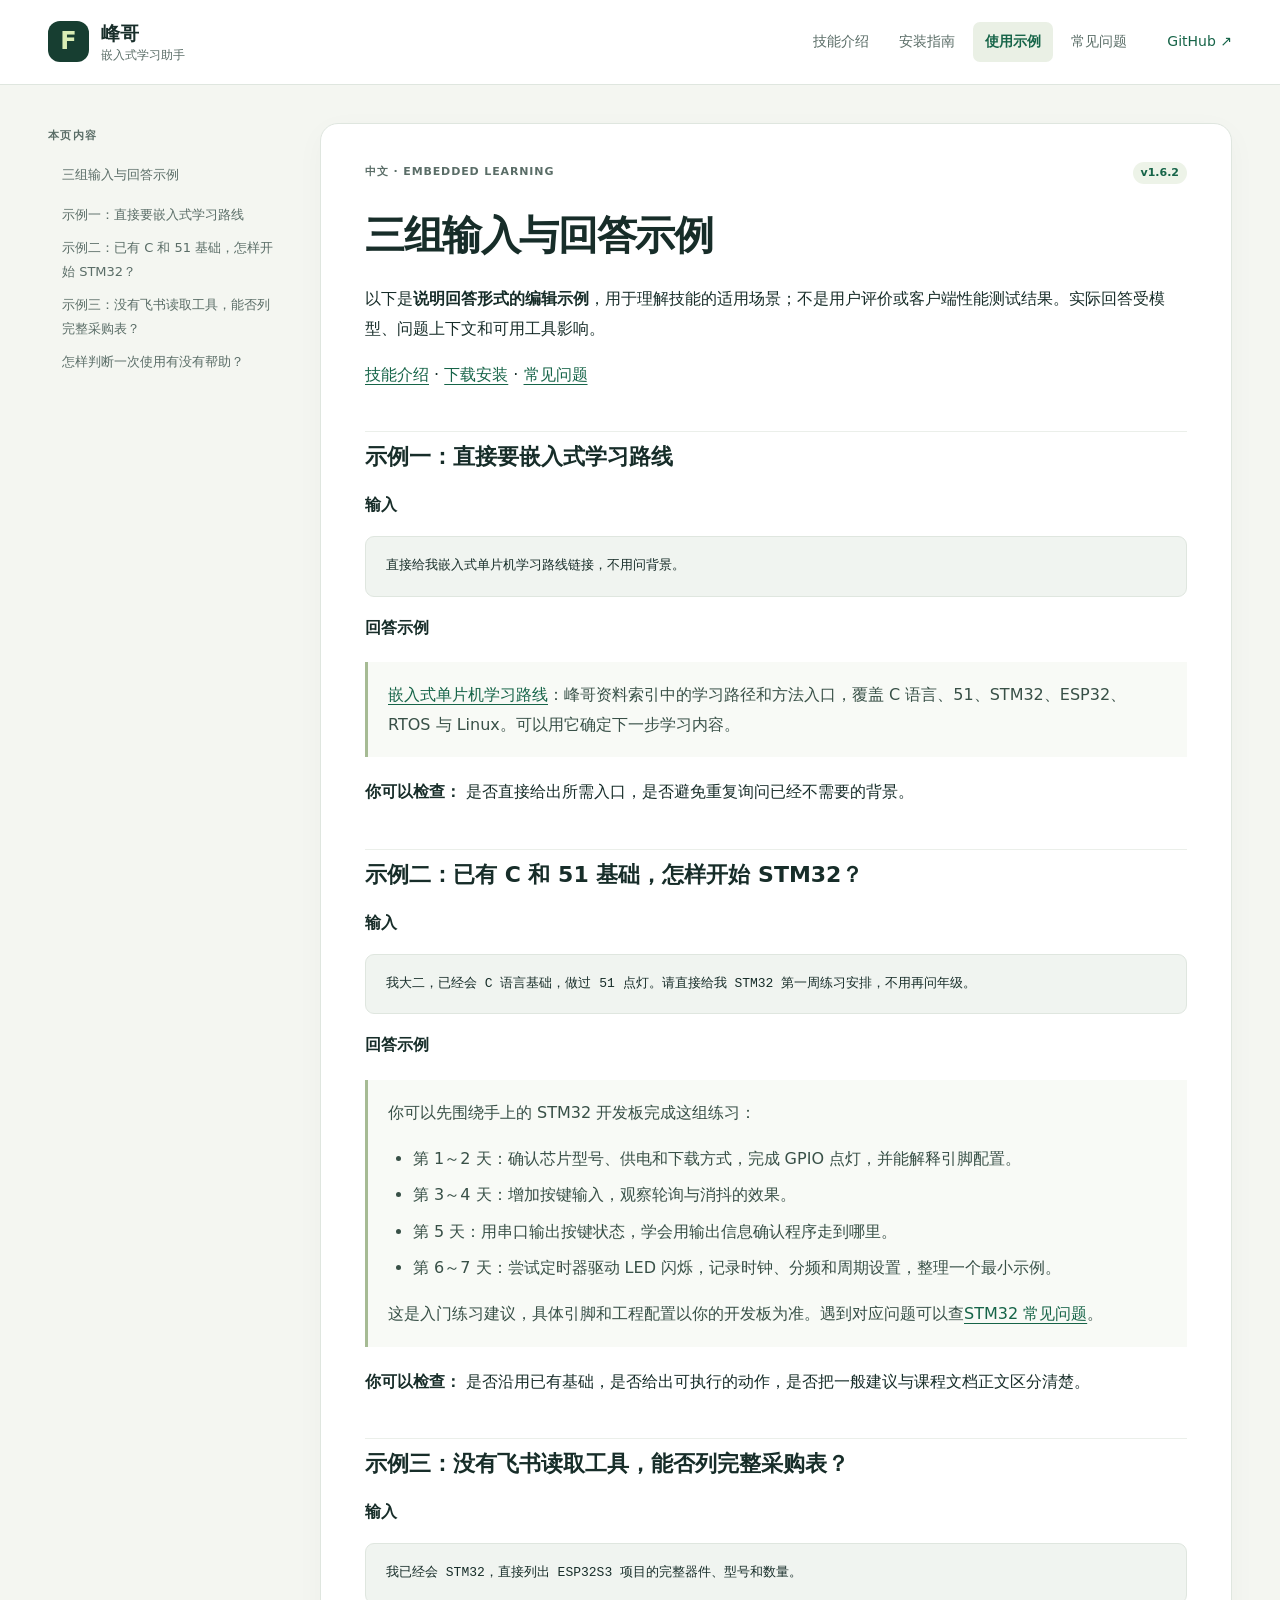
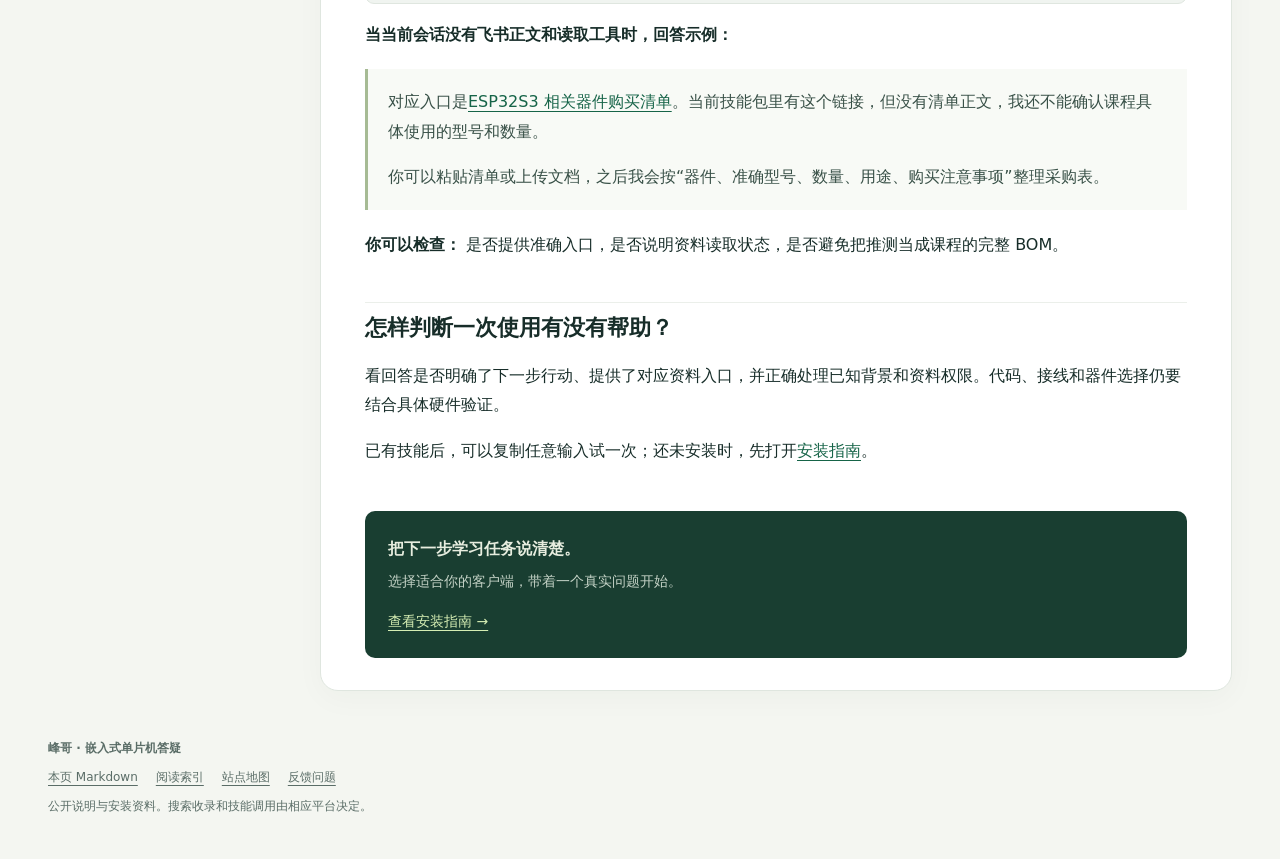
==== docs/examples.html @ 9669d227 "Improve skill discovery with public guides and searchable use cases" ====
<!doctype html>
<html lang="zh-CN">
<head>
  <meta charset="utf-8">
  <meta name="viewport" content="width=device-width, initial-scale=1">
  <title>峰哥嵌入式学习助手使用示例：STM32 入门、ESP32S3 清单与资料导航</title>
  <meta name="description" content="查看峰哥嵌入式学习助手的三组公开输入输出示例：直接获取学习路线、根据已有基础安排 STM32 练习、在没有飞书正文时准确提供 ESP32S3 清单入口。">
  <meta name="robots" content="index,follow">
  <link rel="canonical" href="https://fong315.github.io/fengge-embedded-skills/examples.html">
  <link rel="stylesheet" href="style.css">
  <link rel="sitemap" type="application/xml" href="https://fong315.github.io/fengge-embedded-skills/sitemap.xml">
  <meta property="og:type" content="website">
  <meta property="og:locale" content="zh_CN">
  <meta property="og:title" content="峰哥嵌入式学习助手使用示例：STM32 入门、ESP32S3 清单与资料导航">
  <meta property="og:description" content="查看峰哥嵌入式学习助手的三组公开输入输出示例：直接获取学习路线、根据已有基础安排 STM32 练习、在没有飞书正文时准确提供 ESP32S3 清单入口。">
  <meta property="og:url" content="https://fong315.github.io/fengge-embedded-skills/examples.html">
  <meta property="og:site_name" content="峰哥嵌入式学习助手">
  <script type="application/ld+json">{"@context": "https://schema.org", "@type": "SoftwareSourceCode", "name": "峰哥嵌入式学习助手", "alternateName": "Fengge Embedded Learning Skill", "description": "查看峰哥嵌入式学习助手的三组公开输入输出示例：直接获取学习路线、根据已有基础安排 STM32 练习、在没有飞书正文时准确提供 ESP32S3 清单入口。", "codeRepository": "https://github.com/Fong315/fengge-embedded-skills", "url": "https://fong315.github.io/fengge-embedded-skills/", "version": "1.6.2", "inLanguage": "zh-CN", "programmingLanguage": "Markdown", "isAccessibleForFree": true}</script>
</head>
<body>
  <a class="skip" href="#main">跳到正文</a>
  <header class="site-header"><div class="header-inner">
    <a class="brand" href="index.html"><span class="brand-icon" aria-hidden="true">F</span><span>峰哥<span class="brand-sub">嵌入式学习助手</span></span></a>
    <nav aria-label="主导航"><a href="index.html">技能介绍</a><a href="installation.html">安装指南</a><a href="examples.html" aria-current="page">使用示例</a><a href="faq.html">常见问题</a></nav>
    <a class="github" href="https://github.com/Fong315/fengge-embedded-skills">GitHub ↗</a>
  </div></header>
  <div class="layout">
    <aside aria-label="本页目录"><span class="eyebrow">本页内容</span><div class="toc">
<ul>
<li><a href="#_1">三组输入与回答示例</a><ul>
<li><a href="#_2">示例一：直接要嵌入式学习路线</a></li>
<li><a href="#c-51-stm32">示例二：已有 C 和 51 基础，怎样开始 STM32？</a></li>
<li><a href="#hardware-list">示例三：没有飞书读取工具，能否列完整采购表？</a></li>
<li><a href="#_3">怎样判断一次使用有没有帮助？</a></li>
</ul>
</li>
</ul>
</div>
</aside>
    <main id="main"><div class="page-meta"><span>中文 · EMBEDDED LEARNING</span><span>v1.6.2</span></div>
      <article><h1 id="_1">三组输入与回答示例</h1>
<p>以下是<strong>说明回答形式的编辑示例</strong>，用于理解技能的适用场景；不是用户评价或客户端性能测试结果。实际回答受模型、问题上下文和可用工具影响。</p>
<p><a href="index.html">技能介绍</a> · <a href="installation.html">下载安装</a> · <a href="faq.html">常见问题</a></p>
<h2 id="_2">示例一：直接要嵌入式学习路线</h2>
<p><strong>输入</strong></p>
<pre><code class="language-text">直接给我嵌入式单片机学习路线链接，不用问背景。
</code></pre>
<p><strong>回答示例</strong></p>
<blockquote>
<p><a href="https://my.feishu.cn/docx/Vs5IdvCn6oOY5jxmoixcVXU1nQh?from=from_parent_docx">嵌入式单片机学习路线</a>：峰哥资料索引中的学习路径和方法入口，覆盖 C 语言、51、STM32、ESP32、RTOS 与 Linux。可以用它确定下一步学习内容。</p>
</blockquote>
<p><strong>你可以检查：</strong> 是否直接给出所需入口，是否避免重复询问已经不需要的背景。</p>
<h2 id="c-51-stm32">示例二：已有 C 和 51 基础，怎样开始 STM32？</h2>
<p><strong>输入</strong></p>
<pre><code class="language-text">我大二，已经会 C 语言基础，做过 51 点灯。请直接给我 STM32 第一周练习安排，不用再问年级。
</code></pre>
<p><strong>回答示例</strong></p>
<blockquote>
<p>你可以先围绕手上的 STM32 开发板完成这组练习：</p>
<ul>
<li>第 1～2 天：确认芯片型号、供电和下载方式，完成 GPIO 点灯，并能解释引脚配置。</li>
<li>第 3～4 天：增加按键输入，观察轮询与消抖的效果。</li>
<li>第 5 天：用串口输出按键状态，学会用输出信息确认程序走到哪里。</li>
<li>第 6～7 天：尝试定时器驱动 LED 闪烁，记录时钟、分频和周期设置，整理一个最小示例。</li>
</ul>
<p>这是入门练习建议，具体引脚和工程配置以你的开发板为准。遇到对应问题可以查<a href="https://f1457x17jj4.feishu.cn/wiki/ACFnwh84CipfnzkXduZcGH31nzf">STM32 常见问题</a>。</p>
</blockquote>
<p><strong>你可以检查：</strong> 是否沿用已有基础，是否给出可执行的动作，是否把一般建议与课程文档正文区分清楚。</p>
<h2 id="hardware-list">示例三：没有飞书读取工具，能否列完整采购表？</h2>
<p><strong>输入</strong></p>
<pre><code class="language-text">我已经会 STM32，直接列出 ESP32S3 项目的完整器件、型号和数量。
</code></pre>
<p><strong>当当前会话没有飞书正文和读取工具时，回答示例：</strong></p>
<blockquote>
<p>对应入口是<a href="https://f1457x17jj4.feishu.cn/wiki/TNU9wcFKui0KeUkMY2QcNjtongb">ESP32S3 相关器件购买清单</a>。当前技能包里有这个链接，但没有清单正文，我还不能确认课程具体使用的型号和数量。</p>
<p>你可以粘贴清单或上传文档，之后我会按“器件、准确型号、数量、用途、购买注意事项”整理采购表。</p>
</blockquote>
<p><strong>你可以检查：</strong> 是否提供准确入口，是否说明资料读取状态，是否避免把推测当成课程的完整 BOM。</p>
<h2 id="_3">怎样判断一次使用有没有帮助？</h2>
<p>看回答是否明确了下一步行动、提供了对应资料入口，并正确处理已知背景和资料权限。代码、接线和器件选择仍要结合具体硬件验证。</p>
<p>已有技能后，可以复制任意输入试一次；还未安装时，先打开<a href="installation.html">安装指南</a>。</p></article>
      <div class="next-step"><strong>把下一步学习任务说清楚。</strong><span>选择适合你的客户端，带着一个真实问题开始。</span><a href="installation.html">查看安装指南 →</a></div>
    </main>
  </div>
  <footer><span>峰哥 · 嵌入式单片机答疑</span><div><a href="examples.md">本页 Markdown</a><a href="llms.txt">阅读索引</a><a href="sitemap.xml">站点地图</a><a href="https://github.com/Fong315/fengge-embedded-skills/issues">反馈问题</a></div><p>公开说明与安装资料。搜索收录和技能调用由相应平台决定。</p></footer>
</body>
</html>
---- docs/style.css ----
:root{--ink:#172d29;--muted:#5a6d67;--green:#166448;--line:#dfe6df;--paper:#fff;--bg:#f4f6f1;--code:#f0f4f0}
*{box-sizing:border-box}html{scroll-behavior:smooth;scroll-padding-top:100px}body{margin:0;background:var(--bg);color:var(--ink);font-family:Inter,"Segoe UI","Microsoft YaHei",system-ui,sans-serif;font-size:16px;line-height:1.85}a{color:var(--green);text-underline-offset:4px}a:hover{color:#083f2b}a:focus-visible{outline:3px solid #b4d86b;outline-offset:4px}.skip{position:absolute;left:16px;top:-80px;z-index:10;background:#fff;padding:8px 18px}.skip:focus{top:12px}.site-header{position:sticky;top:0;z-index:2;background:rgba(255,255,255,.96);border-bottom:1px solid var(--line)}.header-inner{max-width:1240px;margin:auto;min-height:84px;padding:16px 28px;display:flex;align-items:center;gap:28px}.brand{display:flex;align-items:center;gap:12px;text-decoration:none;font-size:19px;font-weight:750;color:var(--ink);line-height:1.4;white-space:nowrap}.brand-icon{display:grid;place-items:center;width:41px;height:41px;border-radius:12px;background:#173e31;color:#d9edb5;font-size:24px}.brand-sub{display:block;font-size:12px;font-weight:500;color:var(--muted)}nav{display:flex;gap:6px;margin-left:auto;flex-wrap:wrap}nav a{font-size:14px;text-decoration:none;padding:7px 12px;border-radius:7px;color:var(--muted)}nav a[aria-current=page]{background:#eaf0e5;color:var(--green);font-weight:700}.github{font-size:14px;white-space:nowrap;text-decoration:none}.layout{max-width:1240px;display:grid;grid-template-columns:230px minmax(0,1fr);gap:42px;margin:38px auto;padding:0 28px}aside{position:sticky;align-self:start;top:120px;font-size:13px;max-height:calc(100vh - 140px);overflow:auto}.eyebrow{font-size:11px;font-weight:750;letter-spacing:.12em;color:var(--muted)}.toc ul{list-style:none;padding:0;margin:16px 0}.toc li{margin:9px 0}.toc a{text-decoration:none;color:var(--muted);display:block;border-left:2px solid transparent;padding-left:12px}.toc a:hover{border-color:#9bb68a;color:var(--green)}main{min-width:0;padding:38px 44px 32px;background:var(--paper);border:1px solid var(--line);border-radius:18px;box-shadow:0 8px 30px #1c352908}.page-meta{display:flex;justify-content:space-between;gap:12px;color:var(--muted);font-size:11px;font-weight:700;letter-spacing:.08em}.page-meta span:last-child{letter-spacing:0;color:var(--green);background:#edf3e8;padding:1px 8px;border-radius:20px}h1{font-size:clamp(28px,3.5vw,40px);line-height:1.35;letter-spacing:-.035em;margin:24px 0 22px}h2{font-size:22px;line-height:1.55;margin:42px 0 16px;padding-top:8px;border-top:1px solid #ebefea}h3{font-size:18px}p{margin:16px 0}strong{font-weight:700}ul,ol{padding-left:25px}li{margin:7px 0}pre{background:var(--code);border:1px solid var(--line);padding:18px 20px;border-radius:9px;overflow:auto;font-size:13px;line-height:1.75}code{font-family:"Cascadia Code",Consolas,monospace;font-size:.88em;background:var(--code);padding:2px 5px;border-radius:4px;overflow-wrap:anywhere}pre code{font-size:inherit;background:none;padding:0;overflow-wrap:normal}blockquote{margin:20px 0;border-left:3px solid #a6bb94;background:#f8faf6;padding:2px 20px;color:#385047}table{display:block;max-width:100%;overflow-x:auto;border-collapse:collapse;font-size:14px;margin:22px 0;border:1px solid var(--line);border-radius:6px}th,td{padding:13px 15px;border-bottom:1px solid var(--line);text-align:left;vertical-align:top;min-width:160px}th{background:#edf3e9;color:#284a38;font-size:13px}tr:last-child td{border-bottom:0}.next-step{margin-top:46px;padding:23px;border-radius:10px;background:#193e31;color:#e7eddf;display:flex;flex-direction:column;gap:5px}.next-step span{font-size:14px;color:#c4d2c6}.next-step a{color:#d5edb3;font-size:14px;margin-top:9px}footer{max-width:1240px;padding:8px 28px 35px;margin:auto;color:var(--muted);font-size:12px}footer>span{font-weight:700}footer div{display:flex;gap:18px;flex-wrap:wrap;margin:7px 0}footer a{color:var(--muted)}footer p{margin:7px 0}
@media(max-width:980px){.layout{grid-template-columns:minmax(0,1fr);max-width:850px}aside{display:none}.header-inner{gap:14px}nav a{padding:6px 9px}.github{display:none}}
@media(max-width:600px){.header-inner{padding:12px 18px;flex-wrap:wrap;gap:12px}.brand{font-size:17px}.brand-icon{width:35px;height:35px}.brand-sub{font-size:11px}nav{width:100%;margin-left:0;gap:0;justify-content:space-between}nav a{font-size:13px;padding:6px 8px}.layout{margin:20px auto;padding:0 12px}main{padding:25px 21px;border-radius:12px}body{font-size:15px}h1{font-size:29px}h2{font-size:20px;margin-top:32px}pre{padding:14px;font-size:12px}th,td{min-width:145px;padding:11px}footer{padding:5px 22px 28px}.page-meta{font-size:10px;letter-spacing:0}}
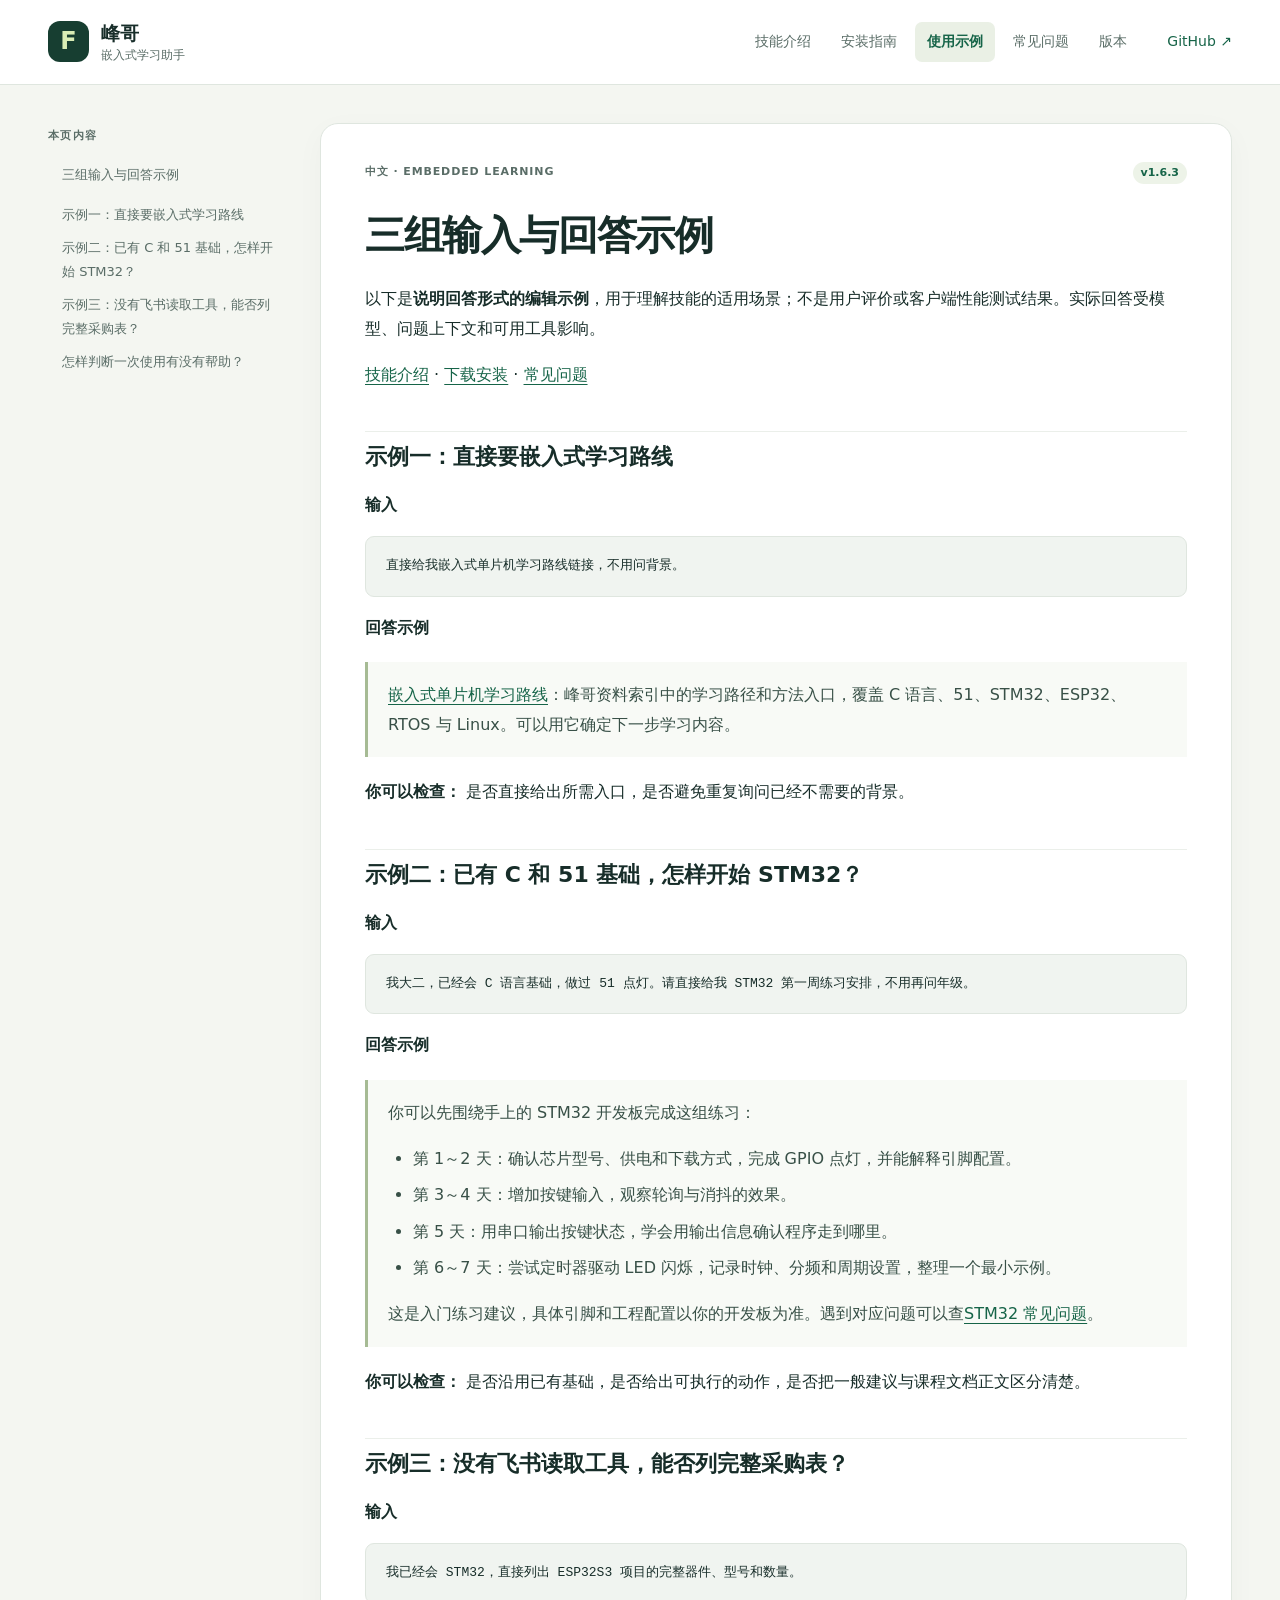
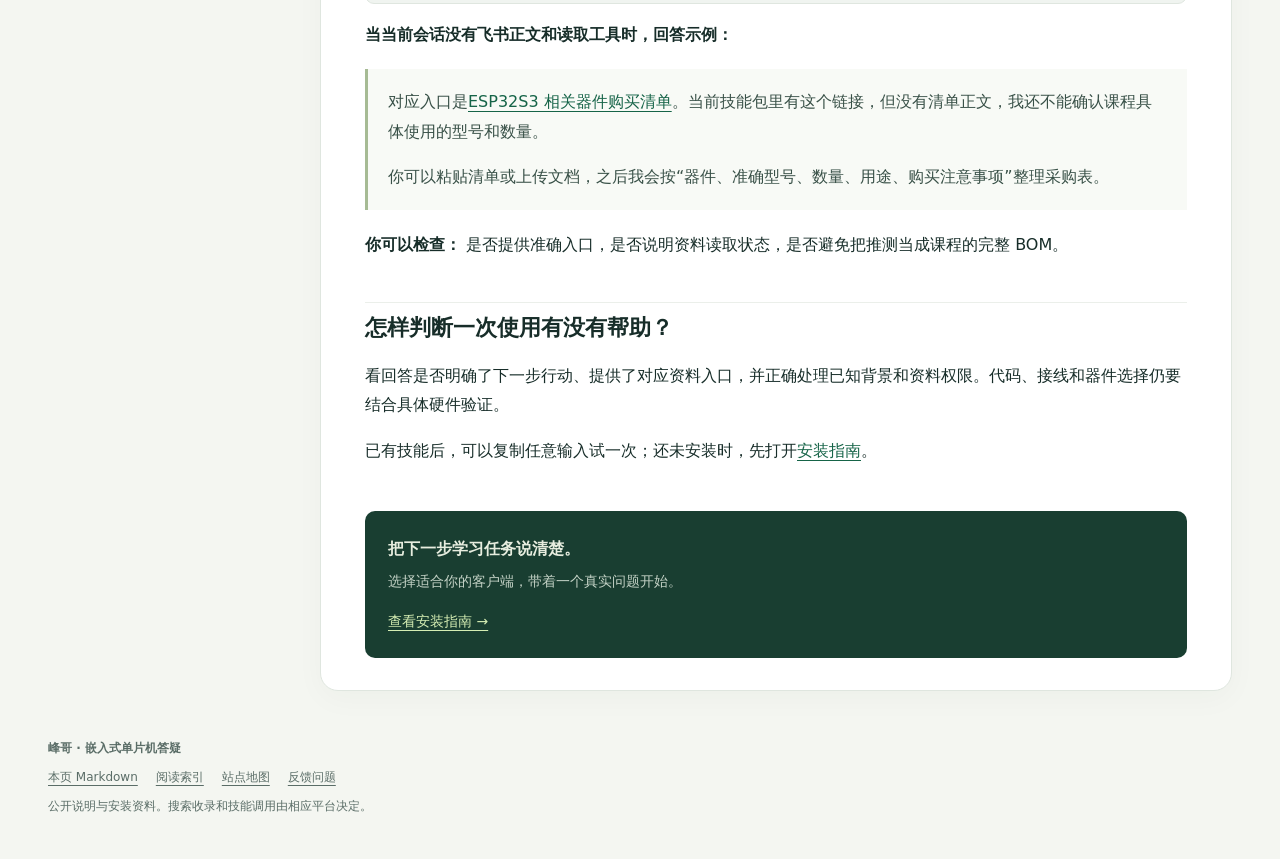
==== commit 3c3f2c32: "Publish ten named variants of the embedded learning skill" ====
--- a/docs/examples.html
+++ b/docs/examples.html
@@ -15,13 +15,13 @@
   <meta property="og:description" content="查看峰哥嵌入式学习助手的三组公开输入输出示例：直接获取学习路线、根据已有基础安排 STM32 练习、在没有飞书正文时准确提供 ESP32S3 清单入口。">
   <meta property="og:url" content="https://fong315.github.io/fengge-embedded-skills/examples.html">
   <meta property="og:site_name" content="峰哥嵌入式学习助手">
-  <script type="application/ld+json">{"@context": "https://schema.org", "@type": "SoftwareSourceCode", "name": "峰哥嵌入式学习助手", "alternateName": "Fengge Embedded Learning Skill", "description": "查看峰哥嵌入式学习助手的三组公开输入输出示例：直接获取学习路线、根据已有基础安排 STM32 练习、在没有飞书正文时准确提供 ESP32S3 清单入口。", "codeRepository": "https://github.com/Fong315/fengge-embedded-skills", "url": "https://fong315.github.io/fengge-embedded-skills/", "version": "1.6.2", "inLanguage": "zh-CN", "programmingLanguage": "Markdown", "isAccessibleForFree": true}</script>
+  <script type="application/ld+json">{"@context": "https://schema.org", "@type": "SoftwareSourceCode", "name": "峰哥嵌入式学习助手", "alternateName": "Fengge Embedded Learning Skill", "description": "查看峰哥嵌入式学习助手的三组公开输入输出示例：直接获取学习路线、根据已有基础安排 STM32 练习、在没有飞书正文时准确提供 ESP32S3 清单入口。", "codeRepository": "https://github.com/Fong315/fengge-embedded-skills", "url": "https://fong315.github.io/fengge-embedded-skills/", "version": "1.6.3", "inLanguage": "zh-CN", "programmingLanguage": "Markdown", "isAccessibleForFree": true}</script>
 </head>
 <body>
   <a class="skip" href="#main">跳到正文</a>
   <header class="site-header"><div class="header-inner">
     <a class="brand" href="index.html"><span class="brand-icon" aria-hidden="true">F</span><span>峰哥<span class="brand-sub">嵌入式学习助手</span></span></a>
-    <nav aria-label="主导航"><a href="index.html">技能介绍</a><a href="installation.html">安装指南</a><a href="examples.html" aria-current="page">使用示例</a><a href="faq.html">常见问题</a></nav>
+    <nav aria-label="主导航"><a href="index.html">技能介绍</a><a href="installation.html">安装指南</a><a href="examples.html" aria-current="page">使用示例</a><a href="faq.html">常见问题</a><a href="variants.html">版本</a></nav>
     <a class="github" href="https://github.com/Fong315/fengge-embedded-skills">GitHub ↗</a>
   </div></header>
   <div class="layout">
@@ -37,7 +37,7 @@
 </ul>
 </div>
 </aside>
-    <main id="main"><div class="page-meta"><span>中文 · EMBEDDED LEARNING</span><span>v1.6.2</span></div>
+    <main id="main"><div class="page-meta"><span>中文 · EMBEDDED LEARNING</span><span>v1.6.3</span></div>
       <article><h1 id="_1">三组输入与回答示例</h1>
 <p>以下是<strong>说明回答形式的编辑示例</strong>，用于理解技能的适用场景；不是用户评价或客户端性能测试结果。实际回答受模型、问题上下文和可用工具影响。</p>
 <p><a href="index.html">技能介绍</a> · <a href="installation.html">下载安装</a> · <a href="faq.html">常见问题</a></p>
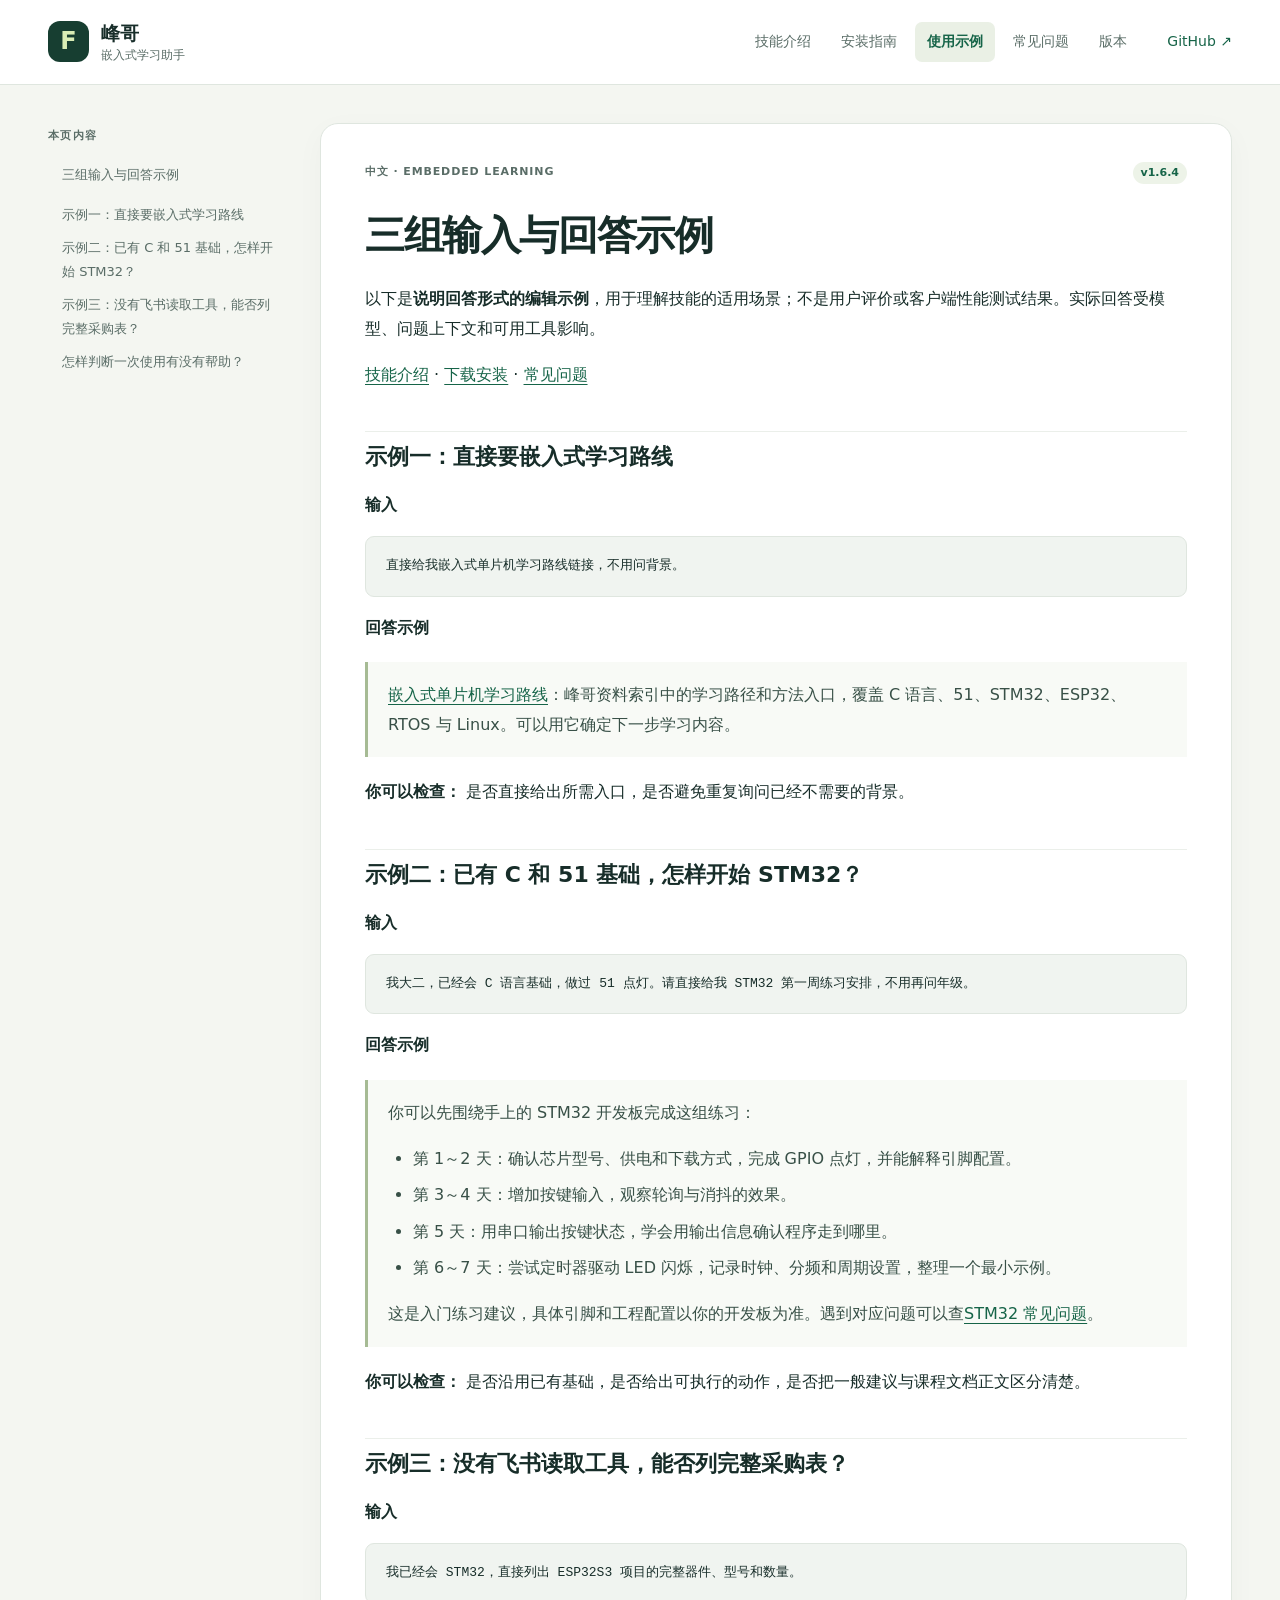
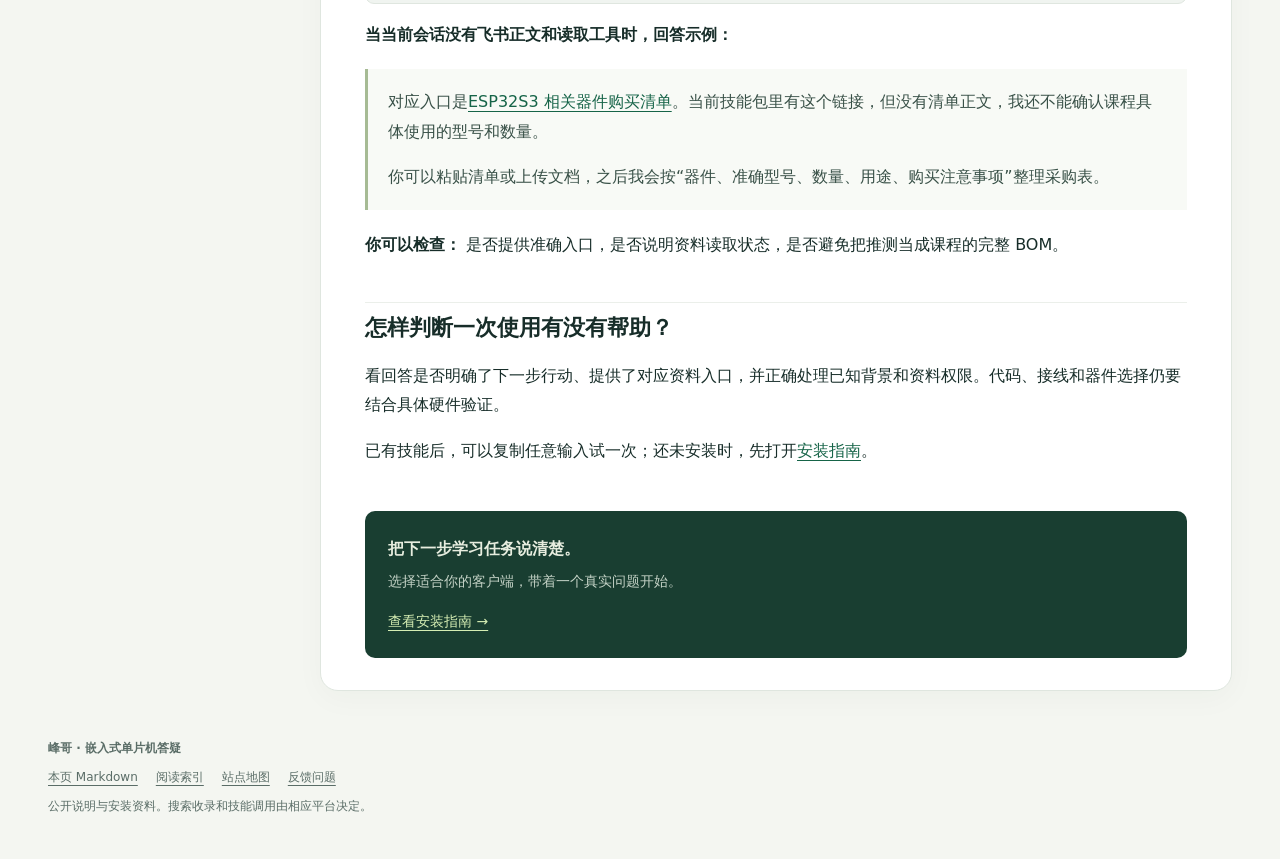
==== commit 5535db70: "Improve discovery for Chinese MCU learning queries" ====
--- a/docs/examples.html
+++ b/docs/examples.html
@@ -15,7 +15,7 @@
   <meta property="og:description" content="查看峰哥嵌入式学习助手的三组公开输入输出示例：直接获取学习路线、根据已有基础安排 STM32 练习、在没有飞书正文时准确提供 ESP32S3 清单入口。">
   <meta property="og:url" content="https://fong315.github.io/fengge-embedded-skills/examples.html">
   <meta property="og:site_name" content="峰哥嵌入式学习助手">
-  <script type="application/ld+json">{"@context": "https://schema.org", "@type": "SoftwareSourceCode", "name": "峰哥嵌入式学习助手", "alternateName": "Fengge Embedded Learning Skill", "description": "查看峰哥嵌入式学习助手的三组公开输入输出示例：直接获取学习路线、根据已有基础安排 STM32 练习、在没有飞书正文时准确提供 ESP32S3 清单入口。", "codeRepository": "https://github.com/Fong315/fengge-embedded-skills", "url": "https://fong315.github.io/fengge-embedded-skills/", "version": "1.6.3", "inLanguage": "zh-CN", "programmingLanguage": "Markdown", "isAccessibleForFree": true}</script>
+  <script type="application/ld+json">{"@context": "https://schema.org", "@type": "SoftwareSourceCode", "name": "峰哥嵌入式学习助手", "alternateName": "Fengge Embedded Learning Skill", "description": "查看峰哥嵌入式学习助手的三组公开输入输出示例：直接获取学习路线、根据已有基础安排 STM32 练习、在没有飞书正文时准确提供 ESP32S3 清单入口。", "codeRepository": "https://github.com/Fong315/fengge-embedded-skills", "url": "https://fong315.github.io/fengge-embedded-skills/", "version": "1.6.4", "inLanguage": "zh-CN", "programmingLanguage": "Markdown", "isAccessibleForFree": true}</script>
 </head>
 <body>
   <a class="skip" href="#main">跳到正文</a>
@@ -29,7 +29,7 @@
 <ul>
 <li><a href="#_1">三组输入与回答示例</a><ul>
 <li><a href="#_2">示例一：直接要嵌入式学习路线</a></li>
-<li><a href="#c-51-stm32">示例二：已有 C 和 51 基础，怎样开始 STM32？</a></li>
+<li><a href="#stm32-first-week">示例二：已有 C 和 51 基础，怎样开始 STM32？</a></li>
 <li><a href="#hardware-list">示例三：没有飞书读取工具，能否列完整采购表？</a></li>
 <li><a href="#_3">怎样判断一次使用有没有帮助？</a></li>
 </ul>
@@ -37,7 +37,7 @@
 </ul>
 </div>
 </aside>
-    <main id="main"><div class="page-meta"><span>中文 · EMBEDDED LEARNING</span><span>v1.6.3</span></div>
+    <main id="main"><div class="page-meta"><span>中文 · EMBEDDED LEARNING</span><span>v1.6.4</span></div>
       <article><h1 id="_1">三组输入与回答示例</h1>
 <p>以下是<strong>说明回答形式的编辑示例</strong>，用于理解技能的适用场景；不是用户评价或客户端性能测试结果。实际回答受模型、问题上下文和可用工具影响。</p>
 <p><a href="index.html">技能介绍</a> · <a href="installation.html">下载安装</a> · <a href="faq.html">常见问题</a></p>
@@ -50,7 +50,7 @@
 <p><a href="https://my.feishu.cn/docx/Vs5IdvCn6oOY5jxmoixcVXU1nQh?from=from_parent_docx">嵌入式单片机学习路线</a>：峰哥资料索引中的学习路径和方法入口，覆盖 C 语言、51、STM32、ESP32、RTOS 与 Linux。可以用它确定下一步学习内容。</p>
 </blockquote>
 <p><strong>你可以检查：</strong> 是否直接给出所需入口，是否避免重复询问已经不需要的背景。</p>
-<h2 id="c-51-stm32">示例二：已有 C 和 51 基础，怎样开始 STM32？</h2>
+<h2 id="stm32-first-week">示例二：已有 C 和 51 基础，怎样开始 STM32？</h2>
 <p><strong>输入</strong></p>
 <pre><code class="language-text">我大二，已经会 C 语言基础，做过 51 点灯。请直接给我 STM32 第一周练习安排，不用再问年级。
 </code></pre>
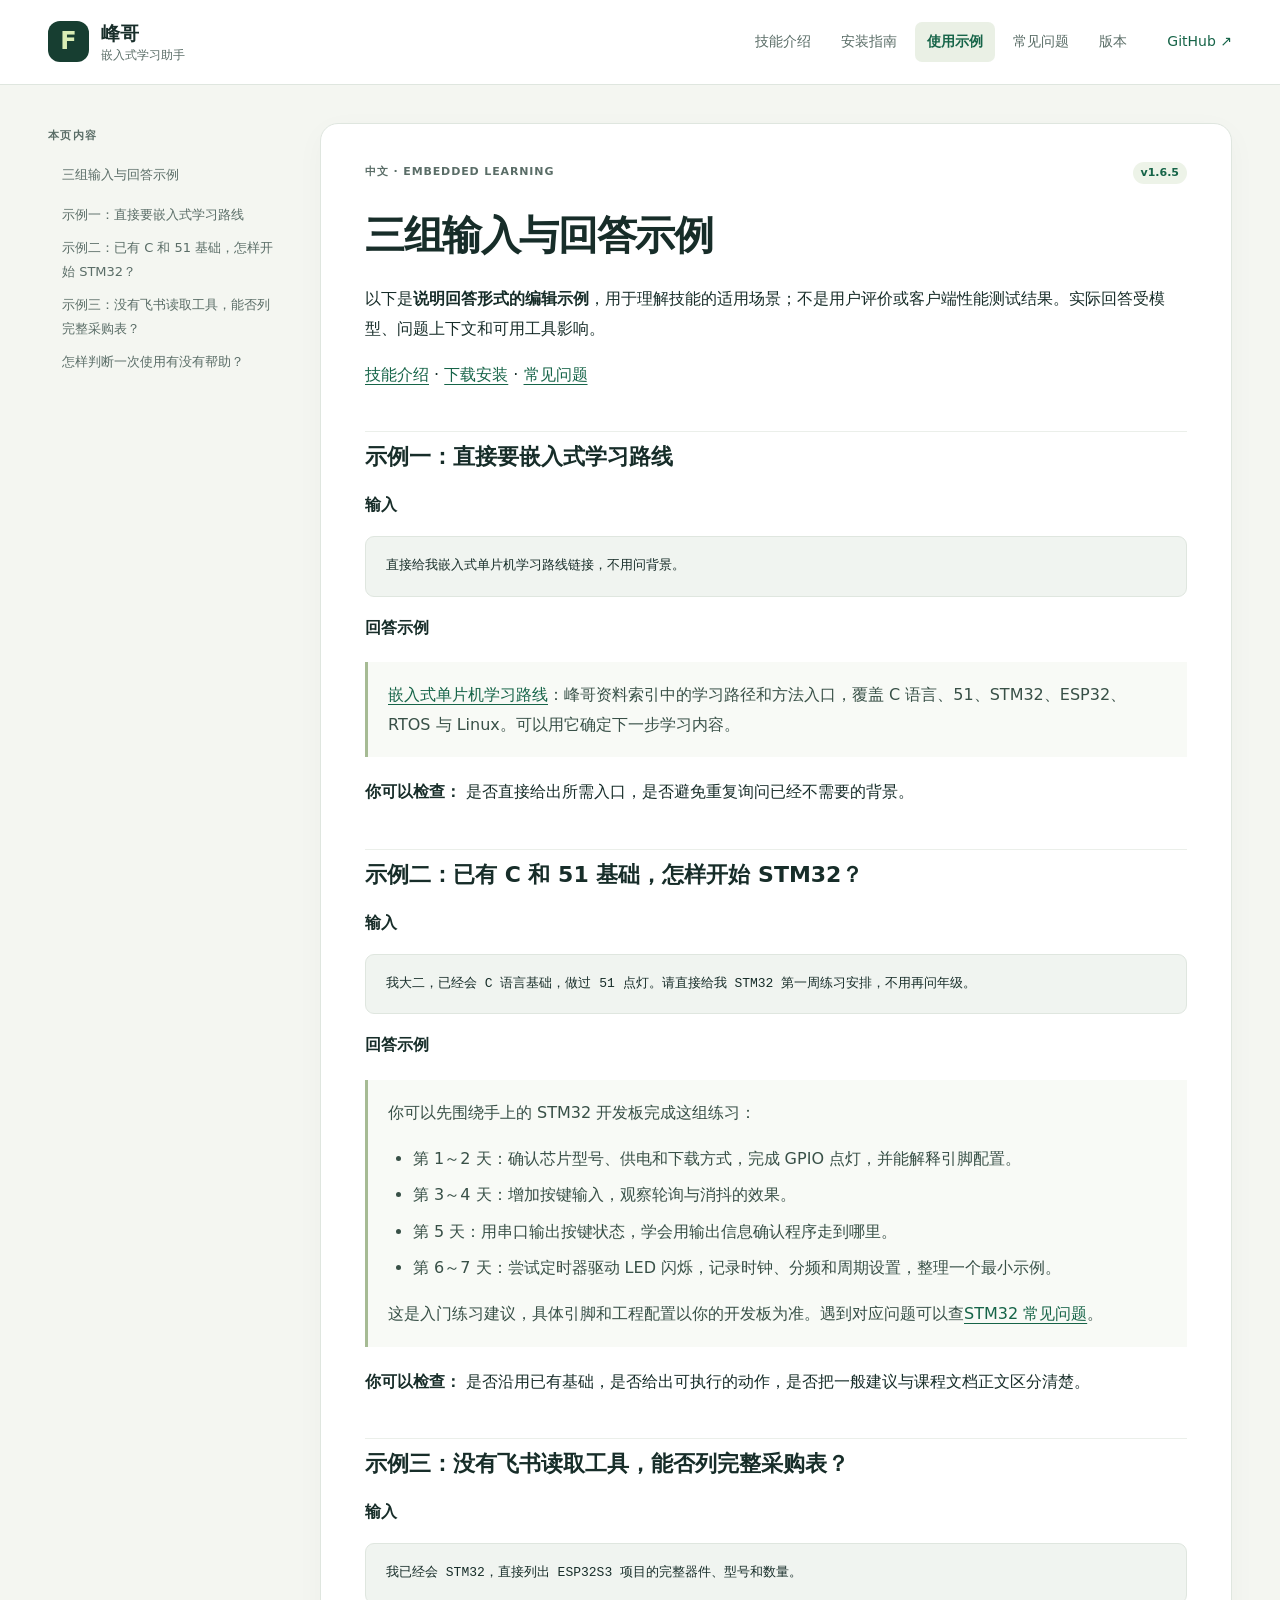
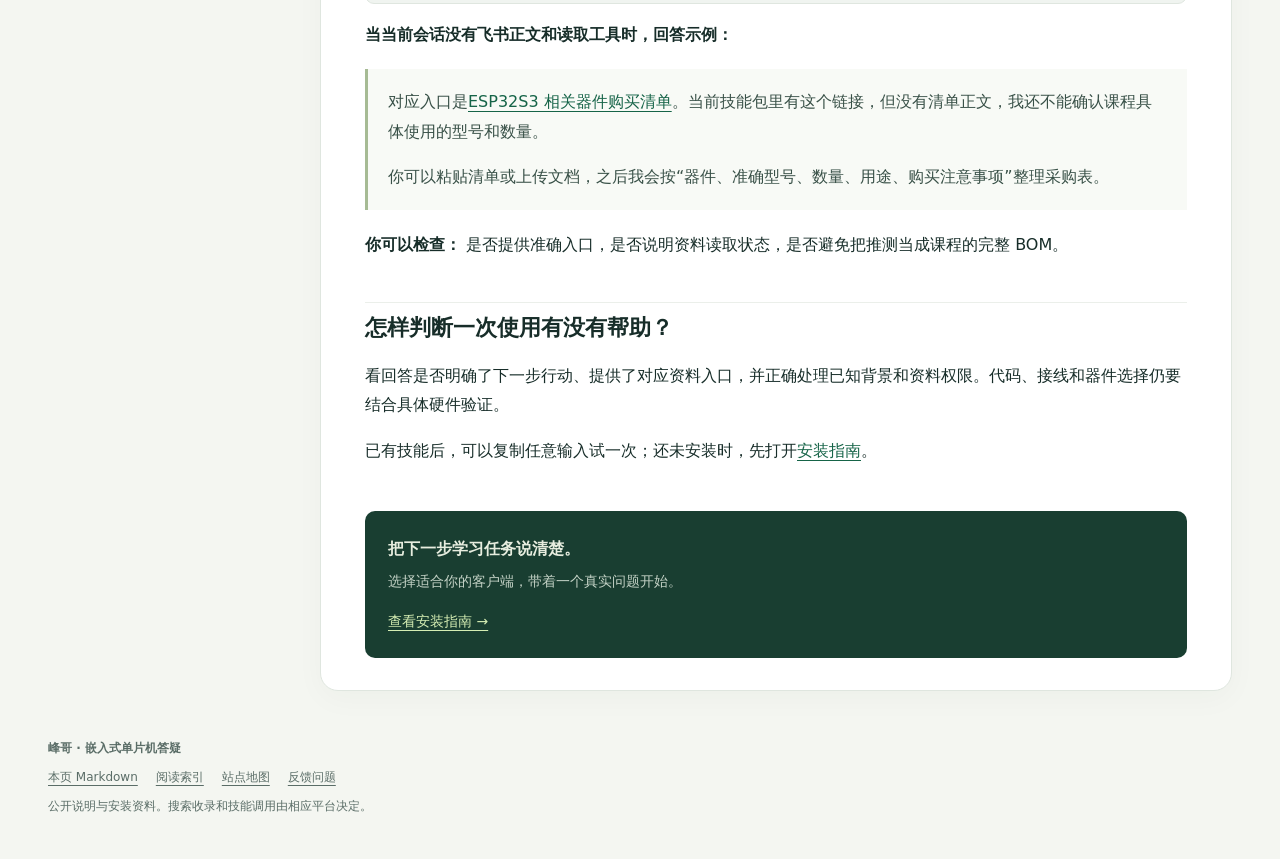
==== commit 2147eada: "Cover common Chinese MCU beginner search phrases" ====
--- a/docs/examples.html
+++ b/docs/examples.html
@@ -15,7 +15,7 @@
   <meta property="og:description" content="查看峰哥嵌入式学习助手的三组公开输入输出示例：直接获取学习路线、根据已有基础安排 STM32 练习、在没有飞书正文时准确提供 ESP32S3 清单入口。">
   <meta property="og:url" content="https://fong315.github.io/fengge-embedded-skills/examples.html">
   <meta property="og:site_name" content="峰哥嵌入式学习助手">
-  <script type="application/ld+json">{"@context": "https://schema.org", "@type": "SoftwareSourceCode", "name": "峰哥嵌入式学习助手", "alternateName": "Fengge Embedded Learning Skill", "description": "查看峰哥嵌入式学习助手的三组公开输入输出示例：直接获取学习路线、根据已有基础安排 STM32 练习、在没有飞书正文时准确提供 ESP32S3 清单入口。", "codeRepository": "https://github.com/Fong315/fengge-embedded-skills", "url": "https://fong315.github.io/fengge-embedded-skills/", "version": "1.6.4", "inLanguage": "zh-CN", "programmingLanguage": "Markdown", "isAccessibleForFree": true}</script>
+  <script type="application/ld+json">{"@context": "https://schema.org", "@type": "SoftwareSourceCode", "name": "峰哥嵌入式学习助手", "alternateName": "Fengge Embedded Learning Skill", "description": "查看峰哥嵌入式学习助手的三组公开输入输出示例：直接获取学习路线、根据已有基础安排 STM32 练习、在没有飞书正文时准确提供 ESP32S3 清单入口。", "codeRepository": "https://github.com/Fong315/fengge-embedded-skills", "url": "https://fong315.github.io/fengge-embedded-skills/", "version": "1.6.5", "inLanguage": "zh-CN", "programmingLanguage": "Markdown", "isAccessibleForFree": true}</script>
 </head>
 <body>
   <a class="skip" href="#main">跳到正文</a>
@@ -37,7 +37,7 @@
 </ul>
 </div>
 </aside>
-    <main id="main"><div class="page-meta"><span>中文 · EMBEDDED LEARNING</span><span>v1.6.4</span></div>
+    <main id="main"><div class="page-meta"><span>中文 · EMBEDDED LEARNING</span><span>v1.6.5</span></div>
       <article><h1 id="_1">三组输入与回答示例</h1>
 <p>以下是<strong>说明回答形式的编辑示例</strong>，用于理解技能的适用场景；不是用户评价或客户端性能测试结果。实际回答受模型、问题上下文和可用工具影响。</p>
 <p><a href="index.html">技能介绍</a> · <a href="installation.html">下载安装</a> · <a href="faq.html">常见问题</a></p>
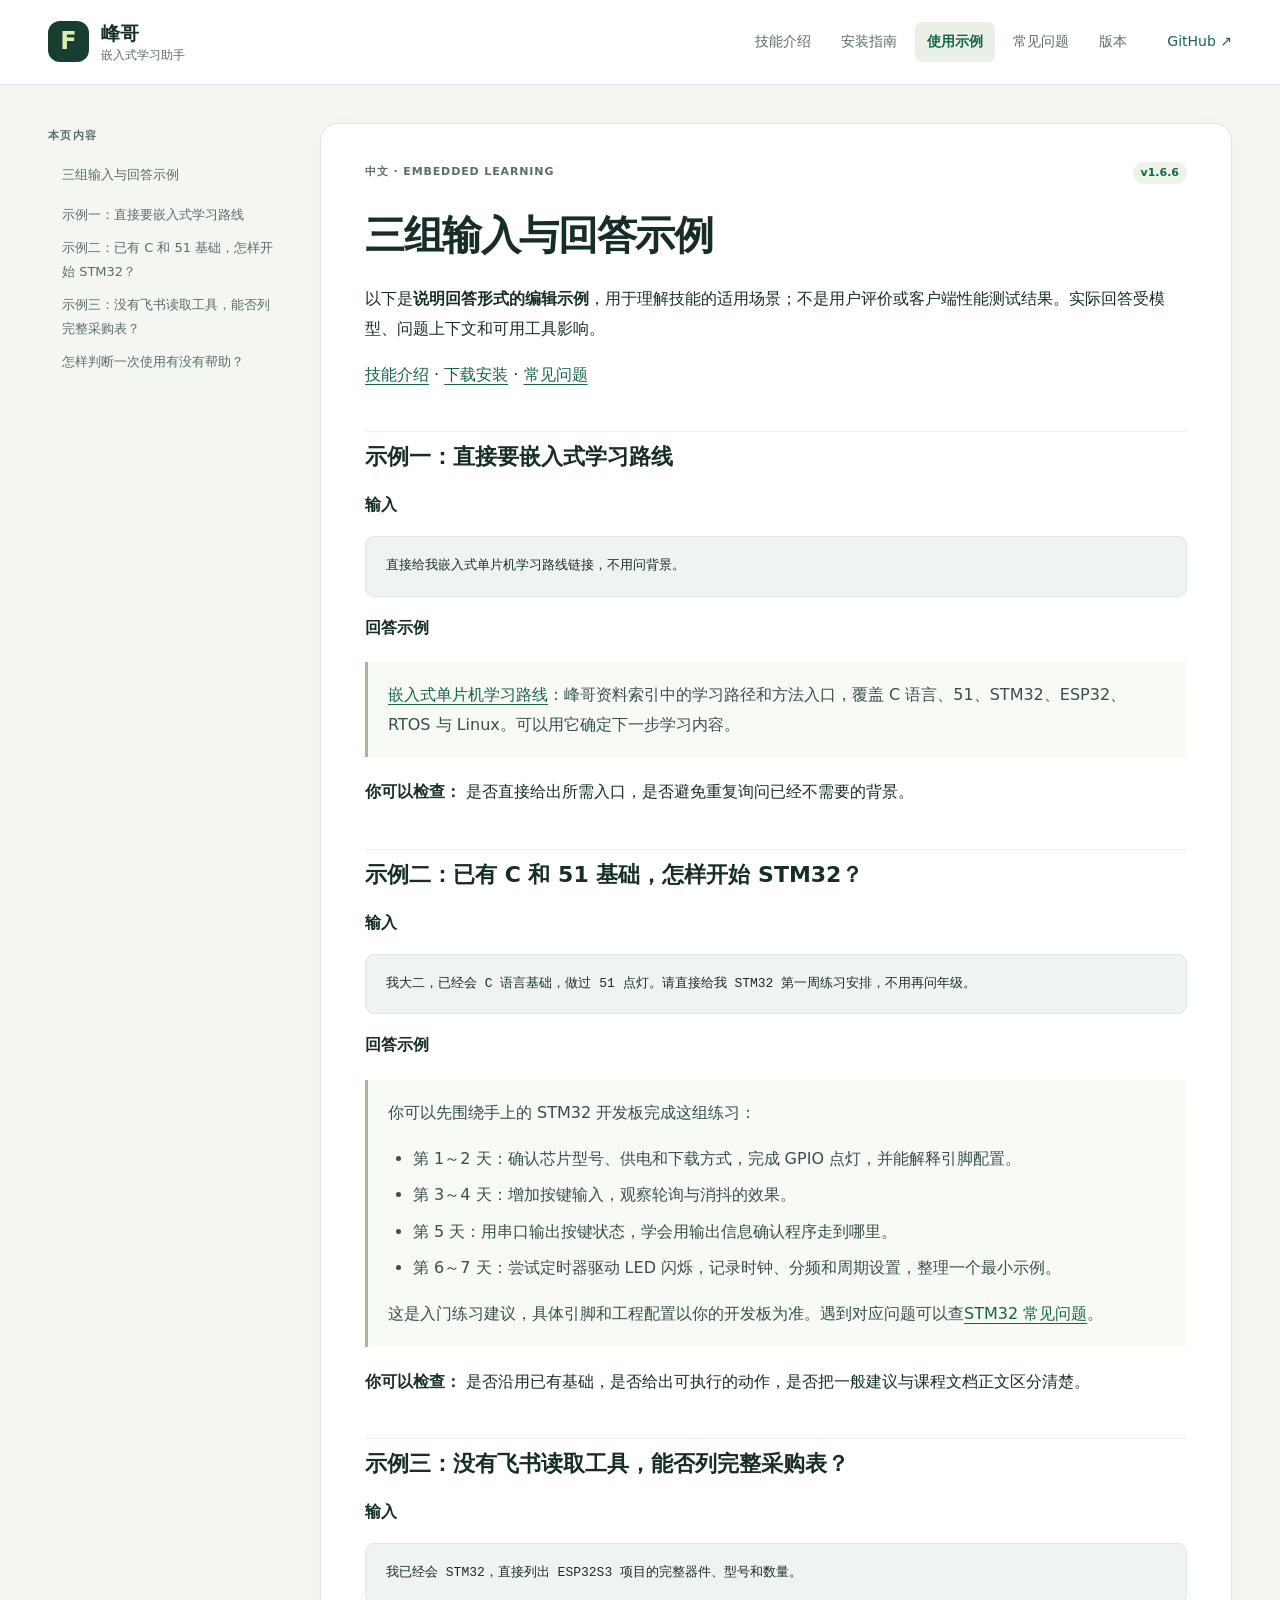
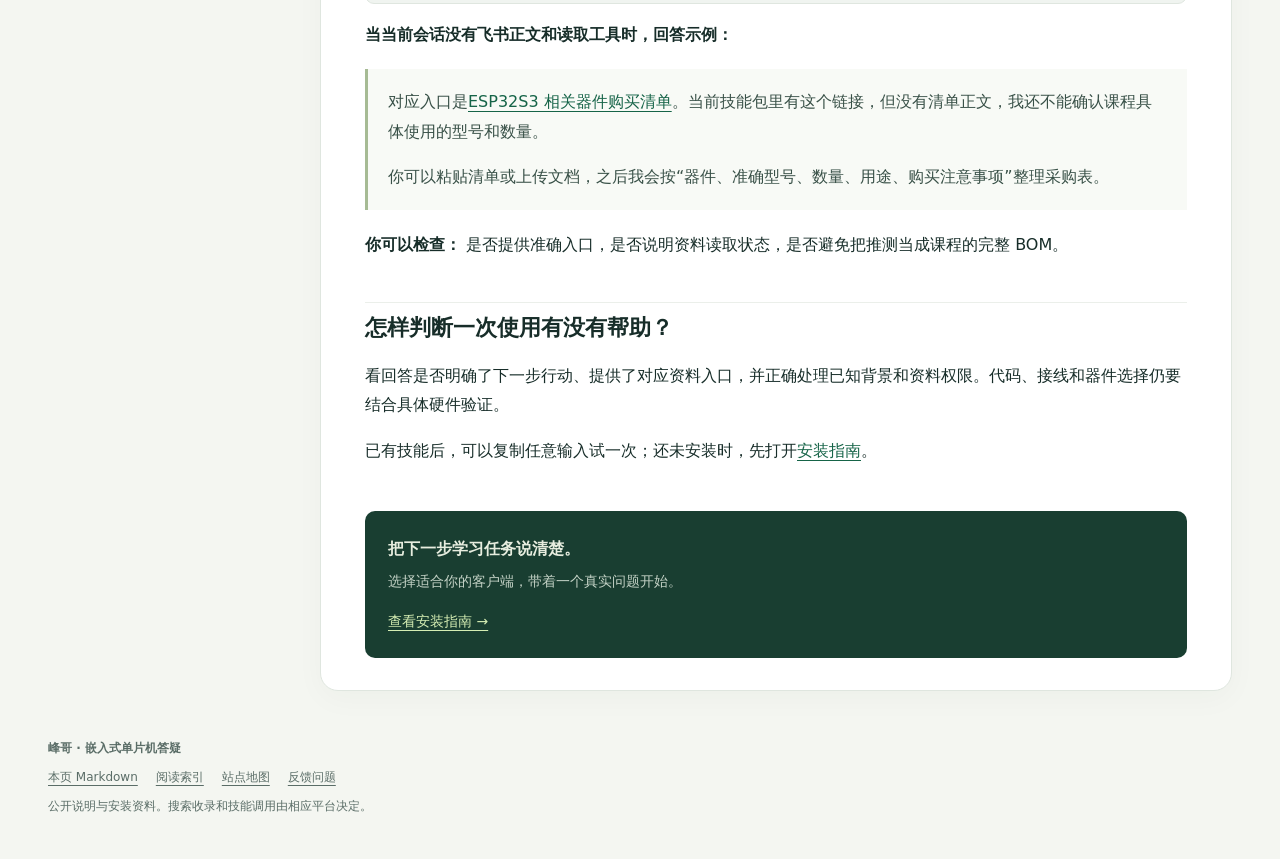
==== commit 2d12e81e: "Add beginner ESP32 IoT learning and discovery content" ====
--- a/docs/examples.html
+++ b/docs/examples.html
@@ -15,7 +15,7 @@
   <meta property="og:description" content="查看峰哥嵌入式学习助手的三组公开输入输出示例：直接获取学习路线、根据已有基础安排 STM32 练习、在没有飞书正文时准确提供 ESP32S3 清单入口。">
   <meta property="og:url" content="https://fong315.github.io/fengge-embedded-skills/examples.html">
   <meta property="og:site_name" content="峰哥嵌入式学习助手">
-  <script type="application/ld+json">{"@context": "https://schema.org", "@type": "SoftwareSourceCode", "name": "峰哥嵌入式学习助手", "alternateName": "Fengge Embedded Learning Skill", "description": "查看峰哥嵌入式学习助手的三组公开输入输出示例：直接获取学习路线、根据已有基础安排 STM32 练习、在没有飞书正文时准确提供 ESP32S3 清单入口。", "codeRepository": "https://github.com/Fong315/fengge-embedded-skills", "url": "https://fong315.github.io/fengge-embedded-skills/", "version": "1.6.5", "inLanguage": "zh-CN", "programmingLanguage": "Markdown", "isAccessibleForFree": true}</script>
+  <script type="application/ld+json">{"@context": "https://schema.org", "@type": "SoftwareSourceCode", "name": "峰哥嵌入式学习助手", "alternateName": "Fengge Embedded Learning Skill", "description": "查看峰哥嵌入式学习助手的三组公开输入输出示例：直接获取学习路线、根据已有基础安排 STM32 练习、在没有飞书正文时准确提供 ESP32S3 清单入口。", "codeRepository": "https://github.com/Fong315/fengge-embedded-skills", "url": "https://fong315.github.io/fengge-embedded-skills/", "version": "1.6.6", "inLanguage": "zh-CN", "programmingLanguage": "Markdown", "isAccessibleForFree": true}</script>
 </head>
 <body>
   <a class="skip" href="#main">跳到正文</a>
@@ -37,7 +37,7 @@
 </ul>
 </div>
 </aside>
-    <main id="main"><div class="page-meta"><span>中文 · EMBEDDED LEARNING</span><span>v1.6.5</span></div>
+    <main id="main"><div class="page-meta"><span>中文 · EMBEDDED LEARNING</span><span>v1.6.6</span></div>
       <article><h1 id="_1">三组输入与回答示例</h1>
 <p>以下是<strong>说明回答形式的编辑示例</strong>，用于理解技能的适用场景；不是用户评价或客户端性能测试结果。实际回答受模型、问题上下文和可用工具影响。</p>
 <p><a href="index.html">技能介绍</a> · <a href="installation.html">下载安装</a> · <a href="faq.html">常见问题</a></p>
